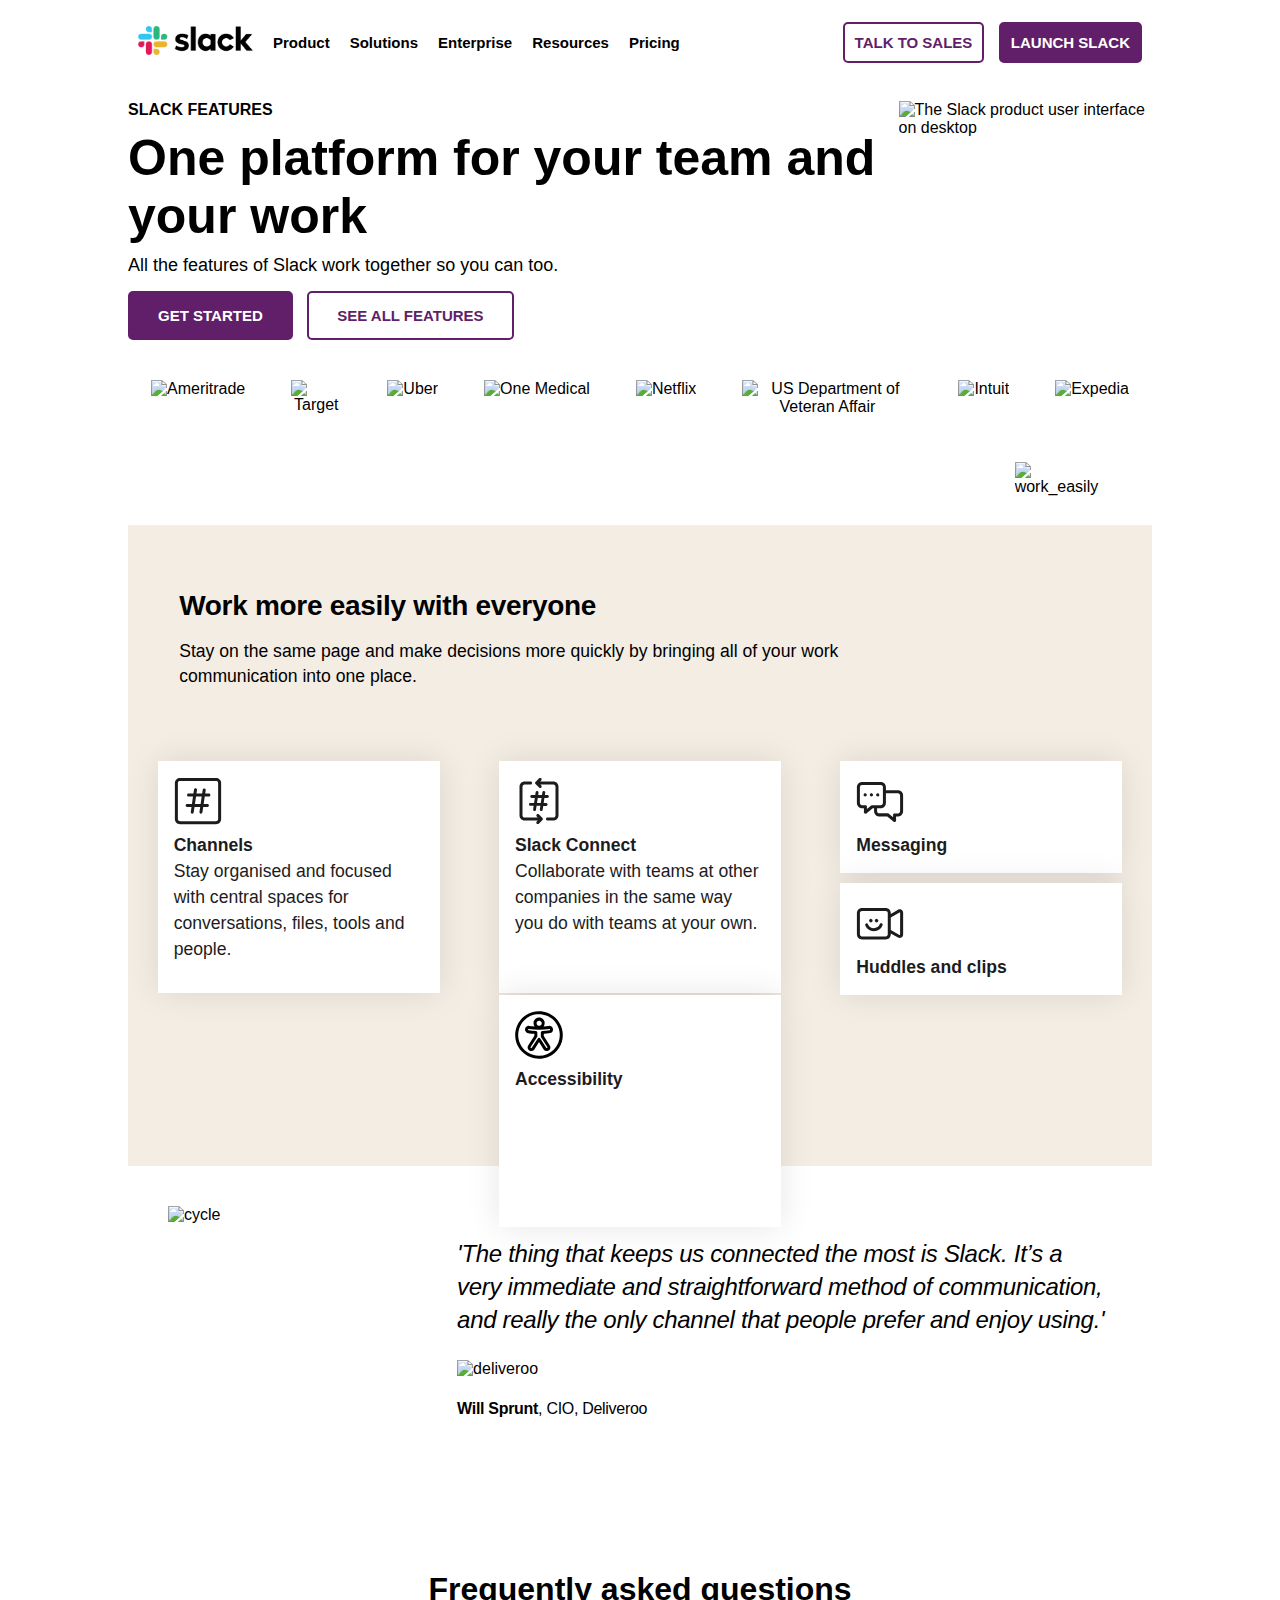
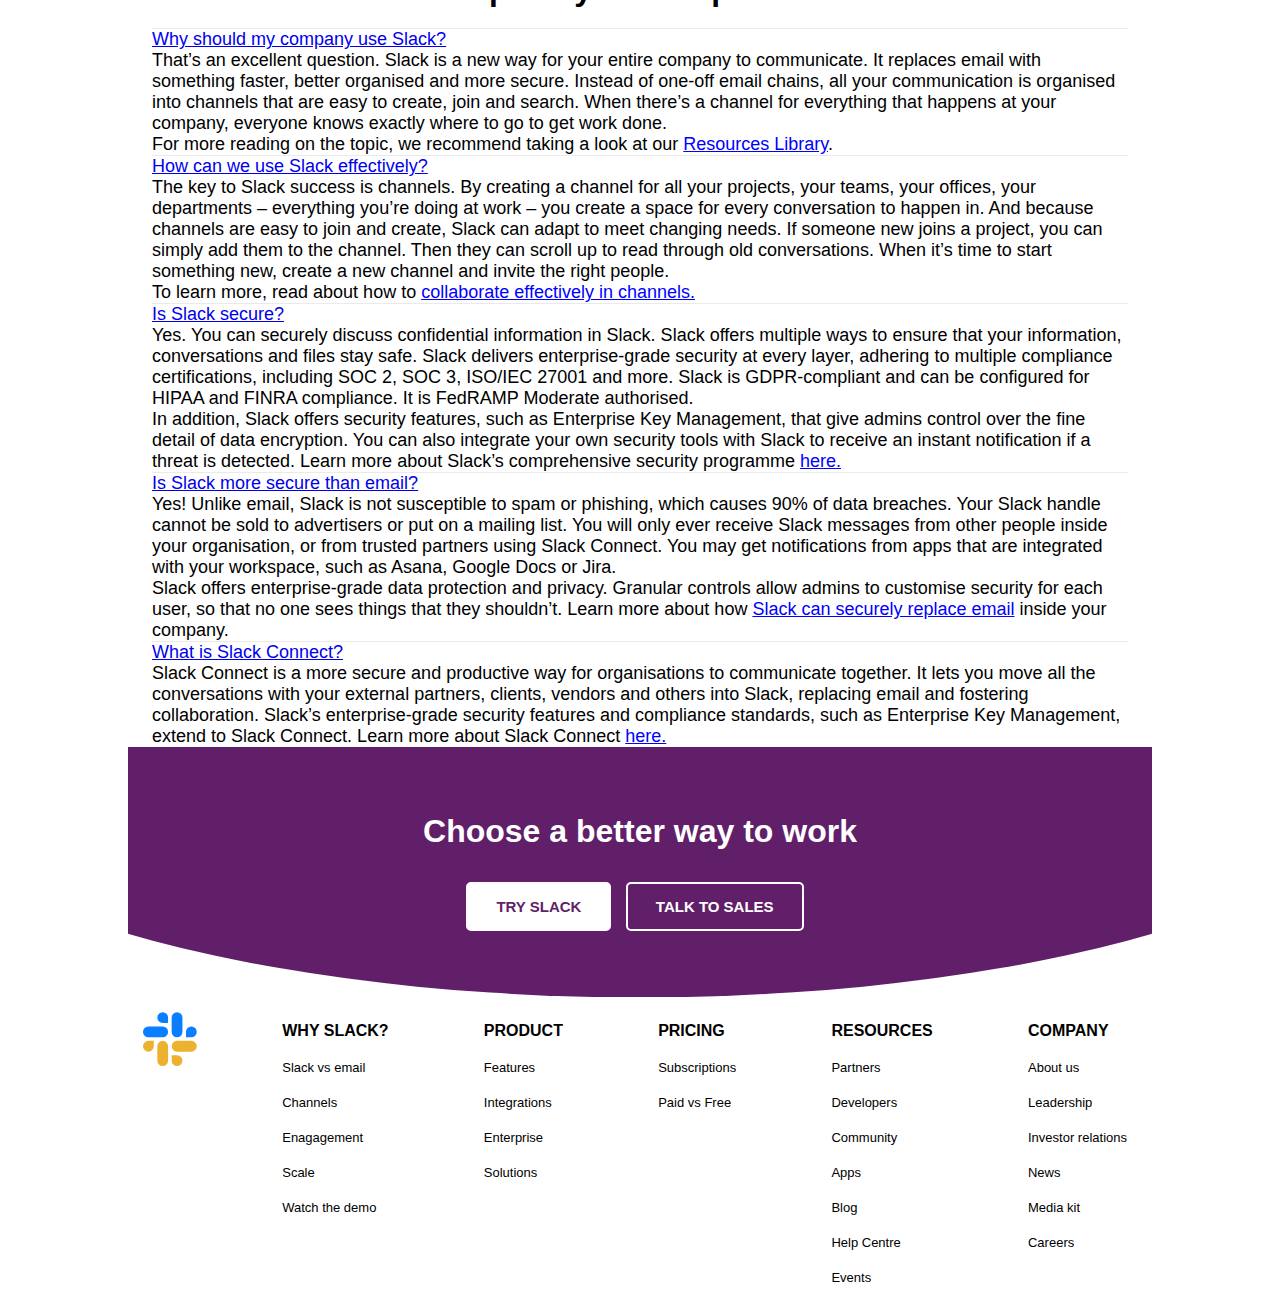
==== index.html @ 1b2e80a9 "renamed" ====
<!DOCTYPE html>
<head>
    <meta name="viewport" content="width=device-width,initial-scale=1.0">
    <title>Features | Slack</title>
    <script type="module" src="https://unpkg.com/ionicons@5.5.2/dist/ionicons/ionicons.esm.js"></script>
<script nomodule src="https://unpkg.com/ionicons@5.5.2/dist/ionicons/ionicons.js"></script>
    <link rel="stylesheet" href="style.css">
    <link id="favicon" rel="shortcut icon" href="https://a.slack-edge.com/5f35cf0/img/icons/favicon-32-ua.png" sizes="16x16 32x32 48x48" type="image/png">
</head>
<body>
    <div class="content">
    <nav class="navbar">
        
        <ul class="list">
            <li><img src="/assets/logo.png" alt="logo">
            <li><a href="#">Product</a></li>
            <li><a href="#">Solutions</a></li>
            <li><a href="#">Enterprise</a></li>
            <li><a href="#">Resources</a></li>
            <li><a href="#">Pricing</a></li>
        </ul>
        <div class="right_nav">
            <button class="talk_to_sales">TALK TO SALES</button>
            <button class="launch_slack">LAUNCH SLACK</button>
        </div>
    </nav>
    <div class="header">
        <div>
        <h4 class="secondary-headline" style="padding-bottom: 10px
        ;">SLACK FEATURES</h4>
        <h1 class="headline">One platform for your team and your work</h1>
        <p class="c-type-paragraph-hero" style="font-size: 18px;font-weight: 500;color: black;padding-bottom: 15px;">All the features of Slack work together so you can too.</p>
        <div class="btn">
            <button class="get_started">GET STARTED</button>
            <button class="see_all_features">SEE ALL FEATURES</button>
        </div>
        </div>
        <div class="interface"><img height="435" width="677" src="/assets/main image.jpg" srcset="https://a.slack-edge.com/19c2c/marketing/img/features/hero/v3/hero-full-ui.IN.jpg 1x, https://a.slack-edge.com/19c2c/marketing/img/features/hero/v3/hero-full-ui.IN@2x.jpg 2x" alt="The Slack product user interface on desktop" ></div>
    </div>
    
    
    <div class="item">
        <img src="/assets/logo2.jpg" srcset="https://a.slack-edge.com/e2fa17/marketing/img/logos/company/_color/ameritrade-logo.png 1x, https://a.slack-edge.com/80588/marketing/img/logos/company/_color/ameritrade-logo@2x.png 2x" alt="Ameritrade" height="35">
        <img style="max-width:50px" src="https://a.slack-edge.com/80588/marketing/img/logos/company/_color/target-logo.png" srcset="https://a.slack-edge.com/80588/marketing/img/logos/company/_color/target-logo.png 1x, https://a.slack-edge.com/80588/marketing/img/logos/company/_color/target-logo@2x.png 2x" alt="Target" height="35">
        <img src="https://a.slack-edge.com/ce67d/marketing/img/logos/company/_color/uber.png" srcset="https://a.slack-edge.com/ce67d/marketing/img/logos/company/_color/uber.png 1x, https://a.slack-edge.com/e2fa17/marketing/img/logos/company/_color/uber@2x.png 2x" alt="Uber" height="35">
        <img src="https://a.slack-edge.com/65573/marketing/img/logos/company/_color/logo-onemedical.png" srcset="https://a.slack-edge.com/65573/marketing/img/logos/company/_color/logo-onemedical.png 1x, https://a.slack-edge.com/65573/marketing/img/logos/company/_color/logo-onemedical@2x.png 2x" alt="One Medical" height="35">
        <img src="https://a.slack-edge.com/e4ac014/marketing/img/about/logos/logo-netflix.png" srcset="https://a.slack-edge.com/e4ac014/marketing/img/about/logos/logo-netflix.png 1x, https://a.slack-edge.com/e4ac014/marketing/img/about/logos/logo-netflix@2x.png 2x" alt="Netflix" height="35">
        <img src="https://a.slack-edge.com/a92aa/marketing/img/logos/company/_color/us-department-of-veteran-affairs.png" srcset="https://a.slack-edge.com/a92aa/marketing/img/logos/company/_color/us-department-of-veteran-affairs.png 1x, https://a.slack-edge.com/e2fa17/marketing/img/logos/company/_color/us-department-of-veteran-affairs@2x.png 2x" alt="US Department of Veteran Affair" height="35">
        <img src="https://a.slack-edge.com/e2fa17/marketing/img/logos/company/_color/intuit.png" srcset="https://a.slack-edge.com/e2fa17/marketing/img/logos/company/_color/intuit.png 1x, https://a.slack-edge.com/e2fa17/marketing/img/logos/company/_color/intuit@2x.png 2x" alt="Intuit" height="35">
        <img src="https://a.slack-edge.com/e4ac014/marketing/img/about/logos/logo-expedia.png" srcset="https://a.slack-edge.com/e4ac014/marketing/img/about/logos/logo-expedia.png 1x, https://a.slack-edge.com/e4ac014/marketing/img/about/logos/logo-expedia@2x.png 2x" alt="Expedia" height="35">
    </div>
    
    <div class="work_easily">
        <div class="headingandimg">
            <div class="features">
                <h2>Work more easily with everyone</h2>
                <p>Stay on the same page and make decisions more quickly by bringing all of your work communication into one place.</p>
            </div>
            <img  class="jigsaw" src="https://a.slack-edge.com/d9cde/marketing/img/features/inline/img-work-easily.png" alt="work_easily">
        </div>
        <div class="grid">
            <div class="one">
                <svg class="one_icon" width="48" height="48" viewBox="0 0 32 32" fill="none" xmlns=""><path d="M28.0001 0.600107H4.00014C3.55259 0.599055 3.10922 0.686165 2.69534 0.856462C2.28146 1.02676 1.90517 1.27691 1.58797 1.59263C1.27076 1.90835 1.01885 2.28345 0.846613 2.69653C0.674375 3.10961 0.585185 3.55256 0.584135 4.00011V28.0001C0.57989 28.4506 0.665231 28.8975 0.835198 29.3148C1.00517 29.732 1.25637 30.1114 1.57421 30.4307C1.89205 30.75 2.27019 31.003 2.68665 31.1749C3.10311 31.3468 3.54959 31.4342 4.00014 31.4321H28.0001C28.4507 31.4342 28.8972 31.3468 29.3136 31.1749C29.7301 31.003 30.1082 30.75 30.4261 30.4307C30.7439 30.1114 30.9951 29.732 31.1651 29.3148C31.335 28.8975 31.4204 28.4506 31.4161 28.0001V4.00011C31.4151 3.55256 31.3259 3.10961 31.1537 2.69653C30.9814 2.28345 30.7295 1.90835 30.4123 1.59263C30.0951 1.27691 29.7188 1.02676 29.3049 0.856462C28.891 0.686165 28.4477 0.599055 28.0001 0.600107ZM29.4161 28.0001C29.4204 28.188 29.3869 28.3748 29.3174 28.5494C29.248 28.7241 29.1441 28.8829 29.012 29.0166C28.8799 29.1502 28.7222 29.2559 28.5483 29.3273C28.3745 29.3986 28.188 29.4343 28.0001 29.4321H4.00014C3.81222 29.4343 3.62578 29.3986 3.45194 29.3273C3.2781 29.2559 3.12041 29.1502 2.98827 29.0166C2.85613 28.8829 2.75225 28.7241 2.68282 28.5494C2.61339 28.3748 2.57983 28.188 2.58414 28.0001V4.00011C2.58412 3.8149 2.62086 3.63154 2.69221 3.46063C2.76357 3.28972 2.86812 3.13467 2.99983 3.00446C3.13153 2.87424 3.28776 2.77146 3.45946 2.70205C3.63117 2.63264 3.81494 2.59799 4.00014 2.60011H28.0001C28.1853 2.59799 28.3691 2.63264 28.5408 2.70205C28.7125 2.77146 28.8687 2.87424 29.0004 3.00446C29.1321 3.13467 29.2367 3.28972 29.3081 3.46063C29.3794 3.63154 29.4161 3.8149 29.4161 4.00011V28.0001Z" fill="#1D1C1D"></path><path d="M23.256 11.064H20.8L21.144 8.74395C21.1629 8.61368 21.1559 8.48096 21.1236 8.35337C21.0912 8.22578 21.034 8.10581 20.9552 8.00032C20.7962 7.78728 20.5591 7.64614 20.296 7.60795C20.0329 7.56976 19.7654 7.63765 19.5523 7.79668C19.3393 7.95571 19.1981 8.19286 19.16 8.45595L18.776 11.064H14.984L15.32 8.74395C15.3471 8.61065 15.3467 8.47323 15.3189 8.34008C15.291 8.20693 15.2363 8.08086 15.1581 7.96958C15.0799 7.8583 14.9798 7.76415 14.8639 7.69289C14.748 7.62162 14.6188 7.57475 14.4842 7.55513C14.3496 7.53551 14.2124 7.54356 14.0811 7.57879C13.9497 7.61401 13.8269 7.67567 13.7201 7.76C13.6134 7.84432 13.525 7.94953 13.4603 8.06919C13.3956 8.18886 13.356 8.32046 13.344 8.45595L12.96 11.064H9.69595C9.43074 11.064 9.17638 11.1693 8.98885 11.3568C8.80131 11.5444 8.69595 11.7987 8.69595 12.064C8.69595 12.3292 8.80131 12.5835 8.98885 12.7711C9.17638 12.9586 9.43074 13.064 9.69595 13.064H12.672L11.952 17.992H8.75195C8.48674 17.992 8.23238 18.0973 8.04485 18.2848C7.85731 18.4724 7.75195 18.7267 7.75195 18.992C7.75195 19.2572 7.85731 19.5115 8.04485 19.6991C8.23238 19.8866 8.48674 19.992 8.75195 19.992H11.664L11.2 23.288C11.1601 23.5441 11.2212 23.8057 11.3704 24.0176C11.5197 24.2295 11.7454 24.3752 12 24.424H12.152C12.3913 24.4226 12.6222 24.3355 12.8027 24.1784C12.9833 24.0214 13.1015 23.8048 13.136 23.568L13.68 20H17.456L16.976 23.296C16.937 23.5579 17.0035 23.8247 17.161 24.0377C17.3185 24.2507 17.554 24.3925 17.816 24.432H17.968C18.2073 24.4306 18.4382 24.3435 18.6187 24.1864C18.7993 24.0294 18.9175 23.8128 18.952 23.576L19.48 20H22.304C22.5692 20 22.8235 19.8946 23.0111 19.7071C23.1986 19.5195 23.304 19.2652 23.304 19C23.304 18.7347 23.1986 18.4804 23.0111 18.2928C22.8235 18.1053 22.5692 18 22.304 18H19.768L20.496 13.072H23.256C23.5212 13.072 23.7755 12.9666 23.9631 12.7791C24.1506 12.5915 24.256 12.3372 24.256 12.072C24.256 11.8067 24.1506 11.5524 23.9631 11.3648C23.7755 11.1773 23.5212 11.072 23.256 11.072V11.064ZM17.752 17.992H13.968L14.688 13.064H18.472L17.752 17.992Z" fill="#1D1C1D"></path></svg>
                <p><b>Channels</b></p>
                <p>Stay organised and focused with central spaces for conversations, files, tools and people.</p>
            </div>

            <div class="two">
                <svg class="two_icon" width="48" height="48" viewBox="0 0 32 32" fill="none" xmlns="http://www.w3.org/2000/svg"><path d="M25.5998 3.064H16.7438L17.5038 2.264C17.6736 2.07301 17.7638 1.82426 17.756 1.56884C17.7481 1.31341 17.6428 1.07069 17.4615 0.890503C17.2803 0.710316 17.037 0.606341 16.7816 0.599925C16.5261 0.593509 16.2779 0.685139 16.0878 0.856001L13.6878 3.256C13.5947 3.34889 13.5208 3.45924 13.4704 3.58073C13.42 3.70222 13.394 3.83247 13.394 3.964C13.394 4.09554 13.42 4.22578 13.4704 4.34727C13.5208 4.46876 13.5947 4.57911 13.6878 4.672L16.0878 7.072C16.181 7.16601 16.2919 7.24057 16.4142 7.29139C16.5364 7.3422 16.6675 7.36824 16.7998 7.368C16.9311 7.36898 17.0612 7.34325 17.1823 7.29236C17.3033 7.24148 17.4127 7.1665 17.5038 7.072C17.5967 6.97979 17.6704 6.87012 17.7207 6.74929C17.771 6.62847 17.7969 6.49888 17.7969 6.368C17.7969 6.23712 17.771 6.10754 17.7207 5.98671C17.6704 5.86589 17.5967 5.75621 17.5038 5.664L16.8718 5.032H25.5998C25.9705 5.0341 26.3254 5.18228 26.5875 5.44437C26.8496 5.70647 26.9977 6.06135 26.9998 6.432V25.6C26.9977 25.9707 26.8496 26.3255 26.5875 26.5876C26.3254 26.8497 25.9705 26.9979 25.5998 27H21.5998C21.3346 27 21.0803 27.1054 20.8927 27.2929C20.7052 27.4804 20.5998 27.7348 20.5998 28C20.5998 28.2652 20.7052 28.5196 20.8927 28.7071C21.0803 28.8946 21.3346 29 21.5998 29H25.5998C26.5009 28.9979 27.3645 28.639 28.0017 28.0018C28.6388 27.3647 28.9977 26.5011 28.9998 25.6V6.464C28.9977 5.56291 28.6388 4.69934 28.0017 4.06217C27.3645 3.42501 26.5009 3.06611 25.5998 3.064Z" fill="#1D1C1D"></path><path d="M15.888 24.896C15.698 24.7251 15.4497 24.6335 15.1943 24.6399C14.9388 24.6463 14.6955 24.7503 14.5143 24.9305C14.3331 25.1107 14.2277 25.3534 14.2199 25.6088C14.212 25.8642 14.3022 26.113 14.472 26.304L15.168 27H6.4C6.02934 26.9979 5.67447 26.8497 5.41237 26.5876C5.15027 26.3255 5.0021 25.9706 5 25.6V6.46397C5.0021 6.09331 5.15027 5.73843 5.41237 5.47634C5.67447 5.21424 6.02934 5.06607 6.4 5.06397H10.4C10.6652 5.06397 10.9196 4.95861 11.1071 4.77107C11.2946 4.58354 11.4 4.32918 11.4 4.06396C11.4 3.79875 11.2946 3.54439 11.1071 3.35686C10.9196 3.16932 10.6652 3.06396 10.4 3.06396H6.4C5.49891 3.06608 4.63534 3.42497 3.99817 4.06214C3.361 4.6993 3.00211 5.56288 3 6.46397V25.6C3.00211 26.5011 3.361 27.3646 3.99817 28.0018C4.63534 28.639 5.49891 28.9979 6.4 29H15.2L14.504 29.696C14.3658 29.8353 14.2717 30.0122 14.2334 30.2046C14.195 30.3971 14.2142 30.5965 14.2883 30.7782C14.3625 30.9598 14.4885 31.1157 14.6506 31.2262C14.8127 31.3368 15.0038 31.3972 15.2 31.4C15.3313 31.4009 15.4614 31.3752 15.5824 31.3243C15.7035 31.2734 15.8129 31.1985 15.904 31.104L18.304 28.704C18.3971 28.6111 18.471 28.5007 18.5214 28.3792C18.5718 28.2577 18.5978 28.1275 18.5978 27.996C18.5978 27.8644 18.5718 27.7342 18.5214 27.6127C18.471 27.4912 18.3971 27.3809 18.304 27.288L15.888 24.896Z" fill="#1D1C1D"></path><path d="M14.8561 9.35189C14.6066 9.31927 14.3541 9.38427 14.1514 9.53334C13.9487 9.6824 13.8113 9.904 13.7681 10.1519L13.5041 11.9999H11.1521C10.8975 11.9999 10.6533 12.101 10.4733 12.2811C10.2932 12.4611 10.1921 12.7053 10.1921 12.9599C10.1921 13.2145 10.2932 13.4587 10.4733 13.6387C10.6533 13.8187 10.8975 13.9199 11.1521 13.9199H13.2241L12.7201 17.3279H10.4001C10.2672 17.3157 10.1332 17.3314 10.0067 17.3739C9.88022 17.4164 9.76398 17.4848 9.66541 17.5748C9.56684 17.6647 9.4881 17.7743 9.43423 17.8964C9.38036 18.0185 9.35254 18.1504 9.35254 18.2839C9.35254 18.4173 9.38036 18.5493 9.43423 18.6714C9.4881 18.7935 9.56684 18.903 9.66541 18.993C9.76398 19.0829 9.88022 19.1514 10.0067 19.1939C10.1332 19.2364 10.2672 19.2521 10.4001 19.2399H12.4161L12.1041 21.5999C12.0694 21.8497 12.1336 22.1032 12.283 22.3064C12.4324 22.5096 12.6553 22.6465 12.9041 22.6879H13.0481C13.2745 22.6873 13.4934 22.6067 13.6662 22.4603C13.8389 22.3139 13.9543 22.1111 13.9921 21.8879L14.4001 19.2399H16.9281L16.5601 21.5999C16.5254 21.8497 16.5896 22.1032 16.739 22.3064C16.8884 22.5096 17.1113 22.6465 17.3601 22.6879H17.5041C17.7305 22.6873 17.9494 22.6067 18.1222 22.4603C18.2949 22.3139 18.4103 22.1111 18.4481 21.8879L18.8321 19.2879H20.8401C21.0785 19.2661 21.3002 19.1559 21.4616 18.979C21.6231 18.8021 21.7125 18.5713 21.7125 18.3319C21.7125 18.0924 21.6231 17.8616 21.4616 17.6848C21.3002 17.5079 21.0785 17.3977 20.8401 17.3759H19.1201L19.6161 13.9679H21.6001C21.8611 13.9679 22.1113 13.8642 22.2959 13.6797C22.4804 13.4951 22.5841 13.2449 22.5841 12.9839C22.5841 12.7229 22.4804 12.4726 22.2959 12.2881C22.1113 12.1036 21.8611 11.9999 21.6001 11.9999H19.9201L20.1521 10.4399C20.1868 10.1901 20.1226 9.93655 19.9732 9.73334C19.8237 9.53013 19.6009 9.39327 19.3521 9.35189C19.1032 9.31735 18.8507 9.38179 18.6487 9.53136C18.4468 9.68094 18.3116 9.90372 18.2721 10.1519L17.9601 11.9999H15.4401L15.6641 10.4399C15.7007 10.1885 15.6363 9.9329 15.4848 9.72897C15.3334 9.52504 15.1073 9.38945 14.8561 9.35189V9.35189ZM17.6801 13.9199L17.1841 17.3279H14.6561L15.2001 13.9199H17.6801Z" fill="#1D1C1D"></path></svg>
                <p><b>Slack Connect</b></p>
                <p>Collaborate with teams at other companies in the same way you do with teams at your own.</p>

            </div>
            <div class="three">
                <div class="mess">
                    <svg class="three_icon" width="48" height="48" viewBox="0 0 32 32" fill="none" xmlns="http://www.w3.org/2000/svg"><path d="M28.0001 8.86394H19.9441V6.73594C19.9441 5.8342 19.5859 4.9694 18.9483 4.33177C18.3106 3.69415 17.4458 3.33594 16.5441 3.33594H4.0001C3.09901 3.33805 2.23543 3.69694 1.59827 4.33411C0.961102 4.97127 0.60221 5.83485 0.600098 6.73594V17.3519C0.600098 18.2537 0.958311 19.1185 1.59593 19.7561C2.23356 20.3937 3.09836 20.7519 4.0001 20.7519H5.2801V23.5039C5.27986 23.6949 5.33387 23.882 5.43584 24.0435C5.53782 24.2049 5.68356 24.3341 5.8561 24.4159C6.0308 24.4926 6.22322 24.5197 6.41229 24.4943C6.60136 24.4689 6.77981 24.392 6.9281 24.2719L11.1361 20.7519H12.0561V22.8719C12.0561 23.7758 12.4152 24.6426 13.0543 25.2818C13.6934 25.9209 14.5602 26.2799 15.4641 26.2799H20.8641L25.0721 29.8079C25.2549 29.9577 25.4838 30.0397 25.7201 30.0399C25.8668 30.0397 26.0116 30.0069 26.1441 29.9439C26.3154 29.8627 26.4603 29.7348 26.5622 29.5748C26.6641 29.4149 26.7188 29.2295 26.7201 29.0399V26.2799H28.0001C28.9018 26.2799 29.7666 25.9217 30.4043 25.2841C31.0419 24.6465 31.4001 23.7817 31.4001 22.8799V12.2639C31.398 11.3629 31.0391 10.4993 30.4019 9.86211C29.7648 9.22494 28.9012 8.86605 28.0001 8.86394V8.86394ZM10.7681 18.7519C10.5349 18.7559 10.3097 18.8375 10.1281 18.9839L7.2801 21.3839V19.7839C7.2801 19.5187 7.17474 19.2644 6.9872 19.0768C6.79967 18.8893 6.54531 18.7839 6.2801 18.7839H4.0001C3.62879 18.7839 3.2727 18.6364 3.01015 18.3739C2.7476 18.1113 2.6001 17.7552 2.6001 17.3839V6.73594C2.6022 6.36528 2.75037 6.01041 3.01247 5.74831C3.27457 5.48621 3.62944 5.33804 4.0001 5.33594H16.5441C16.9154 5.33594 17.2715 5.48344 17.534 5.74599C17.7966 6.00854 17.9441 6.36463 17.9441 6.73594V17.3439C17.9441 17.5288 17.9077 17.7119 17.8369 17.8828C17.7662 18.0536 17.6624 18.2088 17.5317 18.3395C17.401 18.4703 17.2457 18.574 17.0749 18.6448C16.9041 18.7155 16.721 18.7519 16.5361 18.7519H10.7681ZM29.4001 22.8799C29.4001 23.2512 29.2526 23.6073 28.99 23.8699C28.7275 24.1324 28.3714 24.2799 28.0001 24.2799H25.7201C25.4549 24.2799 25.2005 24.3853 25.013 24.5728C24.8255 24.7604 24.7201 25.0147 24.7201 25.2799V26.8799L21.8721 24.4799C21.6939 24.3266 21.4671 24.2416 21.2321 24.2399H15.4641C15.0907 24.2399 14.7325 24.0916 14.4685 23.8275C14.2044 23.5635 14.0561 23.2054 14.0561 22.8319V20.7519H16.5441C17.4458 20.7519 18.3106 20.3937 18.9483 19.7561C19.5859 19.1185 19.9441 18.2537 19.9441 17.3519V10.8719H28.0001C28.3708 10.874 28.7256 11.0222 28.9877 11.2843C29.2498 11.5464 29.398 11.9013 29.4001 12.2719V22.8799Z" fill="#1D1C1D"></path><path d="M6.11202 10.8479C5.90267 10.8526 5.69937 10.919 5.52758 11.0388C5.35579 11.1585 5.22316 11.3263 5.14629 11.5211C5.06943 11.7159 5.05175 11.929 5.09548 12.1338C5.1392 12.3386 5.24238 12.5259 5.3921 12.6723C5.54181 12.8187 5.7314 12.9177 5.93712 12.9569C6.14283 12.996 6.35552 12.9736 6.54855 12.8924C6.74157 12.8112 6.90635 12.6749 7.02224 12.5005C7.13813 12.326 7.19997 12.1213 7.20002 11.9119C7.20116 11.7698 7.17362 11.629 7.11904 11.4978C7.06446 11.3666 6.98397 11.2478 6.88239 11.1484C6.7808 11.0491 6.66022 10.9713 6.52784 10.9196C6.39547 10.868 6.25404 10.8436 6.11202 10.8479V10.8479Z" fill="#1D1C1D"></path><path d="M10.296 10.8479C10.0859 10.8495 9.88098 10.9133 9.70706 11.0311C9.53314 11.149 9.39801 11.3157 9.31871 11.5103C9.2394 11.7048 9.21947 11.9185 9.26142 12.1244C9.30337 12.3302 9.40534 12.5191 9.55445 12.6671C9.70357 12.8151 9.89317 12.9156 10.0993 12.956C10.3055 12.9964 10.519 12.9749 10.713 12.8942C10.9069 12.8134 11.0727 12.677 11.1892 12.5022C11.3058 12.3274 11.368 12.122 11.368 11.9119C11.368 11.7715 11.3402 11.6325 11.2862 11.5029C11.2323 11.3733 11.1532 11.2556 11.0535 11.1567C10.9539 11.0578 10.8356 10.9796 10.7056 10.9266C10.5756 10.8736 10.4364 10.8469 10.296 10.8479V10.8479Z" fill="#1D1C1D"></path><path d="M14.4881 12.9759C14.6985 12.9759 14.9043 12.9135 15.0792 12.7966C15.2542 12.6797 15.3906 12.5135 15.4711 12.3191C15.5516 12.1247 15.5727 11.9107 15.5317 11.7043C15.4906 11.4979 15.3893 11.3083 15.2405 11.1595C15.0917 11.0107 14.9021 10.9094 14.6957 10.8683C14.4893 10.8273 14.2753 10.8484 14.0809 10.9289C13.8865 11.0094 13.7203 11.1458 13.6034 11.3208C13.4865 11.4957 13.4241 11.7015 13.4241 11.9119C13.423 12.0519 13.4498 12.1908 13.5029 12.3203C13.556 12.4499 13.6344 12.5676 13.7334 12.6666C13.8324 12.7656 13.9501 12.844 14.0797 12.8971C14.2092 12.9502 14.3481 12.977 14.4881 12.9759Z" fill="#1D1C1D"></path></svg>
                    <p><b>Messaging</b></p>
                </div>
                <div class="clips">
                    <svg class="five_icon" width="48" height="48" viewBox="0 0 32 32" fill="none" xmlns="http://www.w3.org/2000/svg"><path d="M30.2561 7.19994C29.9124 7.00426 29.5236 6.90136 29.1281 6.90136C28.7326 6.90136 28.3438 7.00426 28.0001 7.19994L23.2001 9.99994V9.39194C23.2001 8.49021 22.8419 7.6254 22.2043 6.98778C21.5666 6.35016 20.7018 5.99194 19.8001 5.99194H4.0001C3.09836 5.99194 2.23356 6.35016 1.59593 6.98778C0.958311 7.6254 0.600098 8.49021 0.600098 9.39194V23.5599C0.600098 24.0064 0.688041 24.4486 0.858907 24.8611C1.02977 25.2736 1.28022 25.6484 1.59593 25.9641C1.91165 26.2798 2.28647 26.5303 2.69897 26.7011C3.11148 26.872 3.5536 26.9599 4.0001 26.9599H19.7841C20.2319 26.9621 20.6758 26.8757 21.0901 26.7057C21.5045 26.5358 21.8812 26.2857 22.1986 25.9698C22.516 25.6539 22.7679 25.2783 22.9398 24.8648C23.1116 24.4512 23.2001 24.0078 23.2001 23.5599V22.9519L28.0001 25.7199C28.3479 25.9206 28.7426 26.0255 29.1441 26.0239C29.5432 26.0264 29.9356 25.9214 30.2801 25.7199C30.6293 25.5221 30.9194 25.2347 31.1205 24.8874C31.3216 24.54 31.4264 24.1453 31.4241 23.7439V9.20794C31.4298 8.79878 31.3242 8.39577 31.1184 8.04206C30.9127 7.68834 30.6146 7.39725 30.2561 7.19994V7.19994ZM21.1841 11.1199V23.5599C21.1841 23.9312 21.0366 24.2873 20.774 24.5499C20.5115 24.8124 20.1554 24.9599 19.7841 24.9599H4.0001C3.62879 24.9599 3.2727 24.8124 3.01015 24.5499C2.7476 24.2873 2.6001 23.9312 2.6001 23.5599V9.39194C2.60221 9.02203 2.75064 8.66799 3.01297 8.40716C3.27529 8.14634 3.63018 7.99994 4.0001 7.99994H19.7841C20.1554 7.99994 20.5115 8.14744 20.774 8.40999C21.0366 8.67254 21.1841 9.02864 21.1841 9.39994V11.1199ZM29.4001 23.7439C29.401 23.7934 29.388 23.8422 29.3625 23.8846C29.3371 23.927 29.3002 23.9615 29.2561 23.9839C29.2149 24.0121 29.1661 24.0272 29.1161 24.0272C29.0661 24.0272 29.0173 24.0121 28.9761 23.9839L23.2001 20.6399V12.3119L28.9921 8.96794C29.0333 8.93974 29.0821 8.92465 29.1321 8.92465C29.1821 8.92465 29.2309 8.93974 29.2721 8.96794C29.3162 8.99043 29.3531 9.02486 29.3785 9.06729C29.404 9.10973 29.417 9.15846 29.4161 9.20794L29.4001 23.7439Z" fill="#1D1C1D"></path><path d="M17.0721 16.168C16.828 16.083 16.5603 16.0975 16.3268 16.2082C16.0932 16.319 15.9127 16.5172 15.8241 16.76C15.5304 17.5588 14.9997 18.2487 14.303 18.7375C13.6064 19.2263 12.777 19.4905 11.926 19.4949C11.075 19.4992 10.2429 19.2435 9.54129 18.7618C8.83966 18.2802 8.30193 17.5957 8.00009 16.8C7.89828 16.5754 7.71585 16.3972 7.48892 16.3007C7.26198 16.2042 7.00709 16.1965 6.7747 16.279C6.54231 16.3615 6.34936 16.5282 6.23406 16.7462C6.11876 16.9642 6.08951 17.2175 6.15209 17.456C6.57877 18.6461 7.36265 19.6754 8.39653 20.403C9.43041 21.1307 10.6638 21.5212 11.9281 21.5212C13.1924 21.5212 14.4258 21.1307 15.4597 20.403C16.4935 19.6754 17.2774 18.6461 17.7041 17.456C17.7528 17.3303 17.7749 17.1959 17.769 17.0613C17.7632 16.9266 17.7295 16.7946 17.6702 16.6736C17.6108 16.5526 17.527 16.4452 17.4241 16.3582C17.3211 16.2712 17.2013 16.2064 17.0721 16.168V16.168Z" fill="#1D1C1D"></path><path d="M9.89603 15.592C10.1283 15.5935 10.3558 15.5263 10.5498 15.3987C10.7439 15.2712 10.8959 15.089 10.9866 14.8752C11.0773 14.6614 11.1026 14.4255 11.0594 14.1973C11.0162 13.9691 10.9064 13.7588 10.7439 13.5929C10.5813 13.427 10.3733 13.313 10.1461 13.2652C9.91879 13.2174 9.68245 13.2379 9.46684 13.3242C9.25124 13.4105 9.06601 13.5588 8.93453 13.7502C8.80305 13.9417 8.73119 14.1677 8.72803 14.4C8.72484 14.5554 8.75269 14.7098 8.80995 14.8543C8.86722 14.9988 8.95275 15.1304 9.06153 15.2414C9.17031 15.3524 9.30015 15.4406 9.44344 15.5008C9.58674 15.561 9.74061 15.592 9.89603 15.592V15.592Z" fill="#1D1C1D"></path><path d="M13.7039 15.592C13.9361 15.5935 14.1636 15.5263 14.3577 15.3987C14.5518 15.2712 14.7037 15.089 14.7944 14.8752C14.8851 14.6614 14.9105 14.4255 14.8673 14.1973C14.8241 13.9691 14.7143 13.7588 14.5518 13.5929C14.3892 13.427 14.1812 13.313 13.9539 13.2652C13.7267 13.2174 13.4903 13.2379 13.2747 13.3242C13.0591 13.4105 12.8739 13.5588 12.7424 13.7502C12.6109 13.9417 12.5391 14.1677 12.5359 14.4C12.5327 14.5554 12.5605 14.7098 12.6178 14.8543C12.6751 14.9988 12.7606 15.1304 12.8694 15.2414C12.9782 15.3524 13.108 15.4406 13.2513 15.5008C13.3946 15.561 13.5485 15.592 13.7039 15.592V15.592Z" fill="#1D1C1D"></path></svg>
                    <p><b>Huddles and clips</b></p>
                </div>
            </div>
            <div class="four">
                <svg class="four_icon" width="48" height="48" viewBox="0 0 48 48" fill="none" xmlns="http://www.w3.org/2000/svg"><path d="M24 0.180054C19.2889 0.180054 14.6835 1.57707 10.7663 4.19445C6.84914 6.81182 3.79607 10.532 1.99319 14.8845C0.190314 19.2371 -0.281402 24.0265 0.637698 28.6471C1.5568 33.2677 3.82543 37.512 7.15672 40.8433C10.488 44.1746 14.7323 46.4433 19.353 47.3624C23.9736 48.2815 28.763 47.8097 33.1155 46.0069C37.4681 44.204 41.1882 41.1509 43.8056 37.2337C46.423 33.3166 47.82 28.7112 47.82 24.0001C47.8137 17.6845 45.302 11.6295 40.8363 7.16379C36.3705 2.69805 30.3155 0.186407 24 0.180054V0.180054ZM24 44.8201C19.8822 44.8201 15.8569 43.599 12.433 41.3113C9.0092 39.0235 6.34065 35.7719 4.76483 31.9675C3.18902 28.1632 2.77671 23.977 3.58005 19.9383C4.3834 15.8996 6.36631 12.1898 9.27804 9.27809C12.1898 6.36636 15.8995 4.38345 19.9382 3.5801C23.9769 2.77676 28.1631 3.18907 31.9675 4.76488C35.7718 6.3407 39.0235 9.00925 41.3112 12.4331C43.5989 15.8569 44.82 19.8822 44.82 24.0001C44.8137 29.5199 42.6181 34.8119 38.715 38.715C34.8118 42.6181 29.5199 44.8137 24 44.8201V44.8201Z" fill="black"></path><path d="M33.876 14.9281C32.124 15.2041 30.372 15.3961 28.608 15.5281C29.2919 14.5905 29.6616 13.4606 29.664 12.3001C29.6989 11.5479 29.581 10.7965 29.3172 10.0912C29.0534 9.38598 28.6494 8.74155 28.1295 8.19691C27.6096 7.65228 26.9846 7.21875 26.2923 6.92255C25.6001 6.62635 24.8549 6.47363 24.102 6.47363C23.349 6.47363 22.6039 6.62635 21.9116 6.92255C21.2194 7.21875 20.5944 7.65228 20.0745 8.19691C19.5546 8.74155 19.1505 9.38598 18.8867 10.0912C18.623 10.7965 18.505 11.5479 18.54 12.3001C18.5423 13.4606 18.912 14.5905 19.596 15.5281C17.832 15.3961 16.068 15.2041 14.316 14.9281C13.595 14.7879 12.8484 14.8717 12.1764 15.1681C11.5044 15.4645 10.9391 15.9594 10.5564 16.5863C10.1737 17.2132 9.99197 17.9421 10.0355 18.6753C10.079 19.4085 10.3458 20.1108 10.8 20.688C11.0814 21.0806 11.4388 21.4125 11.8512 21.664C12.2635 21.9155 12.7222 22.0815 13.2 22.152C15.204 22.476 17.28 22.7041 19.392 22.8481V24.7081L13.2 34.4401C12.94 34.8458 12.7624 35.2989 12.6775 35.7733C12.5925 36.2477 12.6019 36.7341 12.7049 37.2049C12.9131 38.1557 13.4905 38.9849 14.31 39.51C15.1295 40.0352 16.1241 40.2132 17.0749 40.0051C17.5457 39.902 17.9915 39.7072 18.387 39.4318C18.7826 39.1564 19.12 38.8058 19.38 38.4L24 31.056L28.644 38.4C28.9018 38.809 29.2381 39.1628 29.6334 39.4411C30.0288 39.7194 30.4753 39.9165 30.9473 40.0213C31.4193 40.126 31.9073 40.1361 32.3832 40.0512C32.8592 39.9662 33.3135 39.7878 33.7201 39.5263C34.1267 39.2647 34.4775 38.9252 34.7521 38.5274C35.0267 38.1295 35.2198 37.6812 35.3202 37.2083C35.4207 36.7353 35.4264 36.2472 35.3371 35.7721C35.2478 35.297 35.0652 34.8442 34.8 34.4401L28.8 24.996V22.8001C30.912 22.6561 32.988 22.4281 34.992 22.1041C35.9468 21.9449 36.7992 21.413 37.3618 20.6254C37.9244 19.8377 38.1511 18.8588 37.992 17.9041C37.8328 16.9493 37.3009 16.0968 36.5133 15.5342C35.7256 14.9716 34.7468 14.7449 33.792 14.9041L33.876 14.9281ZM24.096 9.73205C24.6067 9.71773 25.1101 9.85607 25.5418 10.1294C25.9734 10.4027 26.3138 10.7986 26.5192 11.2664C26.7247 11.7342 26.7859 12.2527 26.6951 12.7554C26.6043 13.2582 26.3656 13.7225 26.0095 14.0889C25.6533 14.4553 25.196 14.7071 24.696 14.8122C24.196 14.9172 23.676 14.8707 23.2026 14.6787C22.7291 14.4866 22.3238 14.1577 22.0383 13.734C21.7528 13.3102 21.6002 12.811 21.6 12.3001C21.5997 11.6313 21.8604 10.9888 22.3265 10.5092C22.7926 10.0296 23.4275 9.7508 24.096 9.73205V9.73205ZM34.56 19.2001C32.1431 19.5792 29.7076 19.8276 27.264 19.9441C26.8788 19.9626 26.5155 20.1287 26.2496 20.4081C25.9836 20.6874 25.8355 21.0584 25.836 21.4441V25.4401C25.8379 25.7254 25.9211 26.0043 26.076 26.2441L32.292 36C32.3386 36.0733 32.3703 36.155 32.3852 36.2405C32.4002 36.326 32.3981 36.4137 32.3792 36.4984C32.3602 36.5831 32.3248 36.6632 32.2748 36.7342C32.2248 36.8052 32.1613 36.8656 32.088 36.912C31.9392 37.003 31.7609 37.0326 31.5907 36.9945C31.4205 36.9565 31.2718 36.8537 31.176 36.708L25.272 27.396C25.1435 27.1913 24.9671 27.0209 24.758 26.8997C24.549 26.7784 24.3135 26.7099 24.072 26.7C23.8186 26.7002 23.5694 26.764 23.3471 26.8856C23.1248 27.0072 22.9367 27.1828 22.8 27.396L16.8 36.756C16.759 36.8395 16.7008 36.9133 16.6293 36.9727C16.5577 37.0321 16.4744 37.0757 16.3849 37.1007C16.2953 37.1257 16.2015 37.1314 16.1096 37.1176C16.0176 37.1038 15.9296 37.0707 15.8514 37.0205C15.7731 36.9703 15.7063 36.9041 15.6554 36.8264C15.6045 36.7486 15.5706 36.6609 15.5559 36.5691C15.5412 36.4773 15.5461 36.3834 15.5703 36.2936C15.5944 36.2038 15.6372 36.1201 15.696 36.0481L22.092 25.956C22.2487 25.7172 22.3321 25.4377 22.332 25.152V21.4321C22.3324 21.0464 22.1843 20.6754 21.9184 20.3961C21.6525 20.1167 21.2892 19.9506 20.904 19.9321C18.4726 19.8189 16.049 19.5745 13.644 19.2001C13.5577 19.188 13.4749 19.1583 13.4006 19.1129C13.3263 19.0675 13.2621 19.0073 13.212 18.9361C13.1316 18.8318 13.0849 18.7056 13.078 18.5742C13.0711 18.4428 13.1044 18.3124 13.1734 18.2003C13.2425 18.0883 13.344 17.9999 13.4645 17.947C13.585 17.8941 13.7188 17.8791 13.848 17.9041C20.6373 18.9841 27.5547 18.9841 34.344 17.9041C34.5167 17.8791 34.6925 17.9211 34.8352 18.0215C34.978 18.1219 35.077 18.273 35.112 18.4441C35.1363 18.6171 35.0923 18.7928 34.9893 18.934C34.8862 19.0751 34.7322 19.1705 34.56 19.2001V19.2001Z" fill="black"></path></svg>
                <p><b>Accessibility</b></p>
            </div>
            
        </div>
    </div>


    <div class="cycle">
        
            <img src="https://a.slack-edge.com/7e114/marketing/img/engage-users/img-deliveroo.jpg" alt="cycle" class="cycle_image">
        
        <div class="quote">
            <p class="write_up">'The thing that keeps us connected the most is Slack. It’s a very immediate and straightforward method of communication, and really the only channel that people prefer and enjoy using.'</p>
            <img class="deliveroo" src="https://a.slack-edge.com/f854ec/marketing/img/logos/company/_color/deliveroo.png
            " alt="deliveroo">
            <p class="name"><b>Will Sprunt</b>, CIO, Deliveroo</p>
        </div>
    </div>
    
    <section>
        <div class="container">
            <h2 class="faq" style="font-size: 2rem;padding-bottom: 20px;">Frequently asked questions</h2>
            <div class="accordion" id="question1">
                <a href="#question1">
                    Why should my company use Slack?
                    <ion-icon name="chevron-down-outline"></ion-icon>
                    <ion-icon name="chevron-up-outline"></ion-icon>
                </a>
                <div class="answer">
                    That’s an excellent question. Slack is a new way for your entire company to communicate. It replaces email with something faster, better organised and more secure. Instead of one-off email chains, all your communication is organised into channels that are easy to create, join and search. When there’s a channel for everything that happens at your company, everyone knows exactly where to go to get work done.<br>
For more reading on the topic, we recommend taking a look at our <a href="https://slack.com/resources/why-use-slack" style="color: blue;">Resources Library</a>.
                </div>
            </div>
            <div class="accordion" id="question2">
                <a href="#question2">
                    How can we use Slack effectively?
                    <ion-icon name="chevron-down-outline"></ion-icon>
                    <ion-icon name="chevron-up-outline"></ion-icon>
                </a>
                <div class="answer">
                    The key to Slack success is channels. By creating a channel for all your projects, your teams, your offices, your departments – everything you’re doing at work – you create a space for every conversation to happen in. And because channels are easy to join and create, Slack can adapt to meet changing needs. If someone new joins a project, you can simply add them to the channel. Then they can scroll up to read through old conversations. When it’s time to start something new, create a new channel and invite the right people.<br>
To learn more, read about how to <a href="https://slack.com/resources/slack-101/collaborate-effectively-in-channels" style="color: blue;">collaborate effectively in channels.</a>
                </div>
            </div>
            <div class="accordion" id="question3">
                <a href="#question3">
                    Is Slack secure?
                    <ion-icon name="chevron-down-outline"></ion-icon>
                    <ion-icon name="chevron-up-outline"></ion-icon>
                </a>
                <div class="answer">
                    Yes. You can securely discuss confidential information in Slack. Slack offers multiple ways to ensure that your information, conversations and files stay safe. Slack delivers enterprise-grade security at every layer, adhering to multiple compliance certifications, including SOC 2, SOC 3, ISO/IEC 27001 and more. Slack is GDPR-compliant and can be configured for HIPAA and FINRA compliance. It is FedRAMP Moderate authorised.<br>
In addition, Slack offers security features, such as Enterprise Key Management, that give admins control over the fine detail of data encryption. You can also integrate your own security tools with Slack to receive an instant notification if a threat is detected. Learn more about Slack’s comprehensive security programme <a href="https://slack.com/security" style="color: blue;">here.</a>
                </div>
            </div>
            <div class="accordion" id="question4">
                <a href="#question4">
                    Is Slack more secure than email?
                    <ion-icon name="chevron-down-outline"></ion-icon>
                    <ion-icon name="chevron-up-outline"></ion-icon>
                </a>
                <div class="answer">
                    Yes! Unlike email, Slack is not susceptible to spam or phishing, which causes 90% of data breaches. Your Slack handle cannot be sold to advertisers or put on a mailing list. You will only ever receive Slack messages from other people inside your organisation, or from trusted partners using Slack Connect. You may get notifications from apps that are integrated with your workspace, such as Asana, Google Docs or Jira.<br>
Slack offers enterprise-grade data protection and privacy. Granular controls allow admins to customise security for each user, so that no one sees things that they shouldn’t. Learn more about how <a href="https://slack.com/why/slack-vs-email" style="color: blue;">Slack can securely replace email</a> inside your company.
                </div>
            </div>
            <div class="accordion" id="question5">
                <a href="#question5">
                    What is Slack Connect?
                    <ion-icon name="chevron-down-outline"></ion-icon>
                    <ion-icon name="chevron-up-outline"></ion-icon>
                </a>
                <div class="answer">
                    Slack Connect is a more secure and productive way for organisations to communicate together. It lets you move all the conversations with your external partners, clients, vendors and others into Slack, replacing email and fostering collaboration. Slack’s enterprise-grade security features and compliance standards, such as Enterprise Key Management, extend to Slack Connect. Learn more about Slack Connect <a href="https://slack.com/connect" style="color: blue;">here.</a>
                </div>
            </div>
        </div>
    </section>
    <div class="fbox">
        <p class="choose">Choose a better way to work</p>
        <div>
        <button id="try_slack">TRY SLACK</button>
        <button id="talk_to_sales2">TALK TO SALES</button>
        </div>
    </div>
    
    <footer class="footer">
        
            <div class="short_logo">
                <a data-clog-click="" data-clog-ui-component="inc_footer_nav" data-clog-ui-element="link_home" href="https://slack.com/intl/en-in/" aria-label="Slack"><svg width="54" height="54" class="c-nav--footer__svgicon c-slackhash" viewBox="0 0 54 54" xmlns="http://www.w3.org/2000/svg"><g fill="none" fill-rule="evenodd"><path d="M19.712.133a5.381 5.381 0 0 0-5.376 5.387 5.381 5.381 0 0 0 5.376 5.386h5.376V5.52A5.381 5.381 0 0 0 19.712.133m0 14.365H5.376A5.381 5.381 0 0 0 0 19.884a5.381 5.381 0 0 0 5.376 5.387h14.336a5.381 5.381 0 0 0 5.376-5.387 5.381 5.381 0 0 0-5.376-5.386" fill="#097eff"></path><path d="M53.76 19.884a5.381 5.381 0 0 0-5.376-5.386 5.381 5.381 0 0 0-5.376 5.386v5.387h5.376a5.381 5.381 0 0 0 5.376-5.387m-14.336 0V5.52A5.381 5.381 0 0 0 34.048.133a5.381 5.381 0 0 0-5.376 5.387v14.364a5.381 5.381 0 0 0 5.376 5.387 5.381 5.381 0 0 0 5.376-5.387" fill="#097eff"></path><path d="M34.048 54a5.381 5.381 0 0 0 5.376-5.387 5.381 5.381 0 0 0-5.376-5.386h-5.376v5.386A5.381 5.381 0 0 0 34.048 54m0-14.365h14.336a5.381 5.381 0 0 0 5.376-5.386 5.381 5.381 0 0 0-5.376-5.387H34.048a5.381 5.381 0 0 0-5.376 5.387 5.381 5.381 0 0 0 5.376 5.386" fill="#ecb12f"></path><path d="M0 34.249a5.381 5.381 0 0 0 5.376 5.386 5.381 5.381 0 0 0 5.376-5.386v-5.387H5.376A5.381 5.381 0 0 0 0 34.25m14.336-.001v14.364A5.381 5.381 0 0 0 19.712 54a5.381 5.381 0 0 0 5.376-5.387V34.25a5.381 5.381 0 0 0-5.376-5.387 5.381 5.381 0 0 0-5.376 5.387" fill="#ecb12f"></path></g></svg></a>
            </div>
            <div class="why">
                <p id="heading">WHY SLACK?</p>
                <p>Slack vs email</p>
                <p>Channels</p>
                <p>Enagagement</p>
                <p>Scale</p>
                <p>Watch the demo</p>
            </div>
            <div class="product">
                <p id="heading">PRODUCT</p>
                <p>Features</p>
                <p>Integrations</p>
                <p>Enterprise</p>
                <p>Solutions</p>
            </div>
            <div class="Pricing">
                <p id="heading">PRICING</p>
                <p>Subscriptions</p>
                <p>Paid vs Free</p>
            </div>
            <div class="Resources">
                <p id="heading">RESOURCES</p>
                <p>Partners</p>
                <p>Developers</p>
                <p>Community</p>
                <p>Apps</p>
                <p>Blog</p>
                <p>Help Centre</p>
                <p>Events</p>
            </div>
            <div class="company">
                <p id="heading">COMPANY</p>
                <p>About us</p>
                <p>Leadership</p>
                <p>Investor relations</p>
                <p>News</p>
                <p>Media kit</p>
                <p>Careers</p>
            </div>
       
    </footer>
    </div>
</body>
---- style.css ----
*{
    margin: 0;
    padding: 0;
    box-sizing: inherit;
    font-family: Helvetica,"Helvetica Neue",Helvetica,"Segoe UI",Tahoma,Arial,sans-serif;
}
@media screen and (min-width: 48rem){
    .content{
        padding: 0 10vw;
        padding-top: 0px;
        padding-right: 10vw;
        padding-bottom: 0px;
        padding-left: 10vw;
    }
}
.logo{
    display: flex;
    align-items: center;
}
.logo img{
    width: 115px;
}
.navbar{
    padding-bottom: 2rem;
    padding-top: 1rem;
    position: sticky;
    top: 0;
    display: flex;
    align-items: center;
    justify-content: space-between;
    background-color: white;
    border-radius: 30px;
    z-index: 3;
}

.list{
    display: flex;
    align-items: center;
}
.list li{
    list-style: none;
    text-decoration: none;
    padding: 10px;
}
.list li a{
    text-decoration: none;
    color: black;
    font-size: 15px;
    font-weight: 700;
}
.list li img{
    width: 115px;
}
.right_nav{
    width: 50%;
    text-align: right;
}
.talk_to_sales{
    color: #611f69;
    padding: 10px;
    border: 2px solid #611f69;
    border-radius: 5px;
    background-color: white;
    margin-right: 10px;
    font-size: 15px;
    font-weight: 600;
}
.launch_slack{
    color: white;
    padding: 10px;
    border: 2px solid #611f69;
    border-radius: 5px;
    background-color: #611f69;
    margin-right: 10px;
    font-size: 15px;
    font-weight: 600;
}
.header{
    display: flex;
    
}

.interface{
    float: right;
}

.get_started{
    color: white;
    padding: 10px;
    border: 2px solid #611f69;
    border-radius: 5px;
    background-color: #611f69;
    margin-right: 10px;
    font-size: 15px;
    font-weight: 600;
    padding: 14px 28px;
}
.see_all_features{
    color: #611f69;
    padding: 10px;
    border: 2px solid #611f69;
    border-radius: 5px;
    background-color: transparent;
    margin-right: 10px;
    font-size: 15px;
    font-weight: 600;
    padding: 14px 28px;
}
h1{
    font-size: 50px;
    padding-bottom: 10px;
}
.item{
    display: flex;
    flex-wrap: wrap;
    justify-content: space-around;
    padding-top: 30px;
    padding-bottom: 30px;
}
.item img{
    max-width: 170px;
    margin: 10px;
    margin-top: 10px;
    margin-right: 10px;
    margin-bottom: 10px;
    margin-left: 10px;
    text-align: center;
    height: 35px;
}

.work_easily{
    background-color: #f4ede4;
    margin-top: 70px;
}
.headingandimg{
    display: flex;
    justify-content: space-between;  
    margin-bottom: 3.5rem; 
}

.features{
    padding-top: 4rem;
}

@media screen and (min-width: 48rem){
.headingandimg {
    padding: 0 4vw;
}}

.features h2{
    font-family: Slack-Larsseit,"Helvetica Neue",Helvetica,"Segoe UI",Tahoma,Arial,sans-serif;
    font-weight: 700;
    line-height: 1.1875;
    letter-spacing: -.3px;
    font-size: 1.75rem;
    margin-bottom: 1rem;
}
.features p{
    margin-bottom: 1rem;
    font-weight: 400;
    line-height: 1.4444;
    letter-spacing: normal;
    font-size: 1.1rem;
    padding-right: 5vw;
}
.jigsaw{
   margin-top: -63px;
   position: relative;
}

.grid{
    display: flex;
    justify-content: space-around;
    height: 45vh;
    flex-wrap: wrap;
    
}
.one,.two,.four{
    width: 250px;
    font-size: 1.1rem;
    height: 200px;
    line-height: 1.625rem;
    padding: 1rem;
    position: relative;
    text-decoration: none;
    transition: transform 420ms cubic-bezier(.165,.84,.44,1);
    background-color: #fff;
    border: none;
    box-shadow: 0 0 2rem rgb(0 0 0 / 10%);
    color: #1d1c1d;
    
}
.mess,.clips{
    width: 250px;
    font-size: 1.1rem;
    height: 80px;
    line-height: 1.625rem;
    padding: 1rem;
    position: relative;
    text-decoration: none;
    transition: transform 420ms cubic-bezier(.165,.84,.44,1);
    background-color: #fff;
    border: none;
    box-shadow: 0 0 2rem rgb(0 0 0 / 10%);
    color: #1d1c1d;

}
.mess{
    margin-bottom: 10px;
}
/*.grid{
    display: grid;
    grid-template-columns: repeat(3,300px);
    grid-template-rows: repeat(2,117px);
    margin-left: -1rem;
    gap: 50px;
}*/
/*.one,.two,.three,.four,.five{
    background-color: #fff;
    border: none;
    box-shadow: 0 0 2rem rgb(0 0 0 / 10%);
    color: #1d1c1d;
    display: flex;
    flex-direction: column;
    font-size: 1.125rem;
    height: 300px;
    line-height: 1.625rem;
    padding: 1rem;
    position: relative;
    text-decoration: none;
    transition: transform 420ms cubic-bezier(.165,.84,.44,1);
}*/

.cycle{
    display: flex;
    height: fit-content;
    justify-content: space-between;
}

.cycle_image{
    max-width: 50%;
    /*padding-top: 2rem;
    padding-bottom: 2rem;
    padding-right: 2rem;*/
    margin: 40px;
    width: 610px;
    height: 325px;
}

@media screen and (min-width: 64rem){
    .write_up{
        font-size: 1.75rem;
    }
}

.quote{
    margin: 40px;
    padding-top: 2rem;
}

.quote p{
    font-family: Slack-Larsseit,"Helvetica Neue",Helvetica,"Segoe UI",Tahoma,Arial,sans-serif;
    line-height: 1.3571;
    letter-spacing: -.3px;    
    margin-bottom: 1.5rem;
}

.write_up{
    font-style: italic;
    font-size: 1.5rem;
    font-weight: 100;
}

.quote img{
    margin-bottom: 20px;
}

.name{
    font-size: 1rem;   
}

section{
    width: 100%;
    background-color: white;
    display: flex;
    align-items: center;
    justify-content: center;
}

.container{
    width: 100%;
    max-width: 80rem;
    margin:0 auto;
    padding: 0 1.5rem;
    
}

#question1,#question2,#question3,#question4,#question5{
    border-top: 1px solid #ebeaeb;
    font-size: 1.125rem;
}

.accordion-item{
    
    cursor: pointer;
    color: black;
    text-align: left;
    padding: 2rem 0;
    margin-bottom: 1rem;
    padding-right: 3rem;
    width: 100%;
    font-weight: bold;
}
.faq{
    font-size: xx-large;
    text-align: center;
}

.fbox{
    display: flex;
    width: 100%;
    flex-wrap: wrap;
    flex-direction: column;
    justify-content: center;
    align-items: center;
    background-color: #611f69;
    height: 250px;
    clip-path: ellipse(75% 100% at center top);
}
.choose{
    color: white;
    font-size: xx-large;
    margin-bottom: 2rem;
    font-weight: bold;
}

.fbox button{
    padding: 5px;
    border: 2px white;
}

.fbox #try_slack{
    color: #611f69;
    padding: 14px 28px;
    border: 2px solid white;
    border-radius: 5px;
    background-color: white;
    margin-right: 10px;
    font-size: 15px;
    font-weight: 600;
}

.fbox #talk_to_sales2{
    color: white;
    padding: 14px 28px;
    border: 2px solid white;
    border-radius: 5px;
    background-color: #611f69;
    margin-right: 10px;
    font-size: 15px;
    font-weight: 600;
}

.footer{
    display: flex;
    justify-content: space-between;
    padding: 15px;
}

.footer p{
    padding: 10px;
    font-size: small;
}

.why,.product,.Pricing,.Resources,.company{
    display: flex;
    flex-direction: column;
}

#heading{
    font-weight: bold;
    font-size: medium;
}
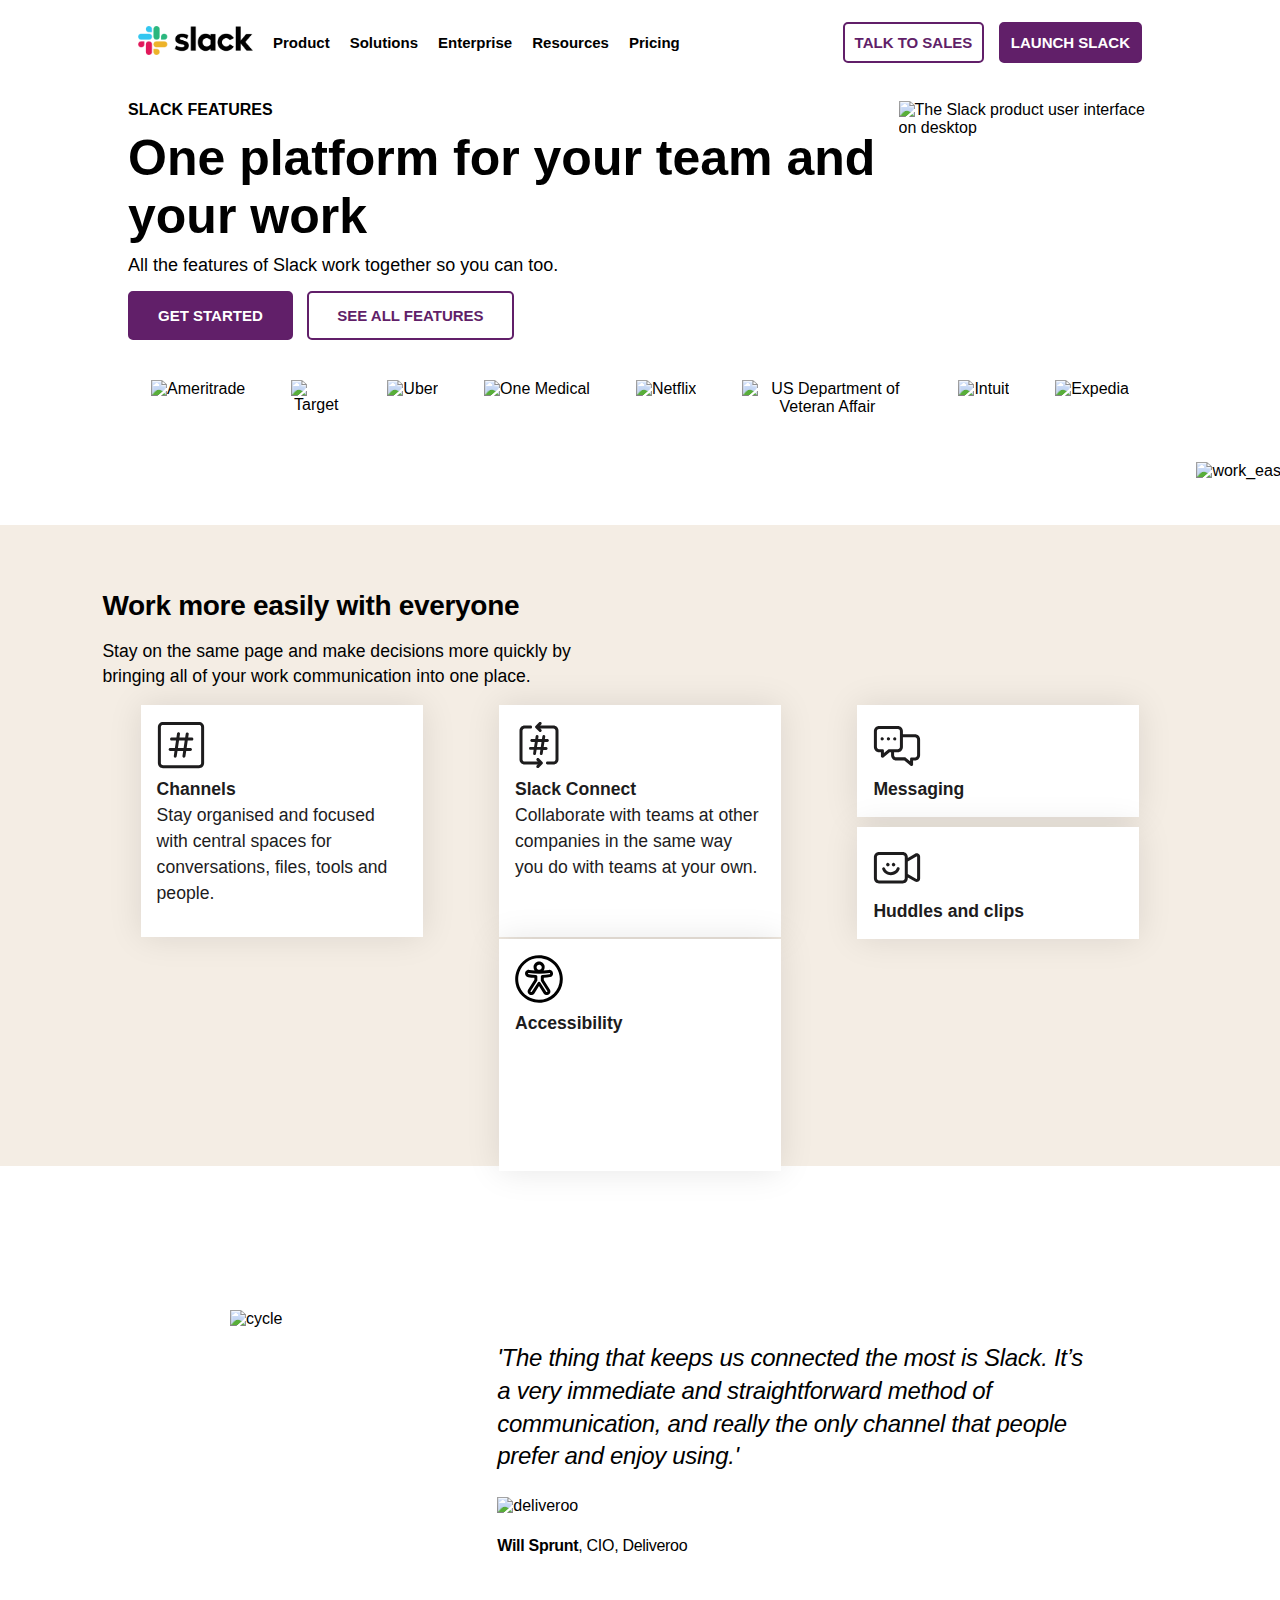
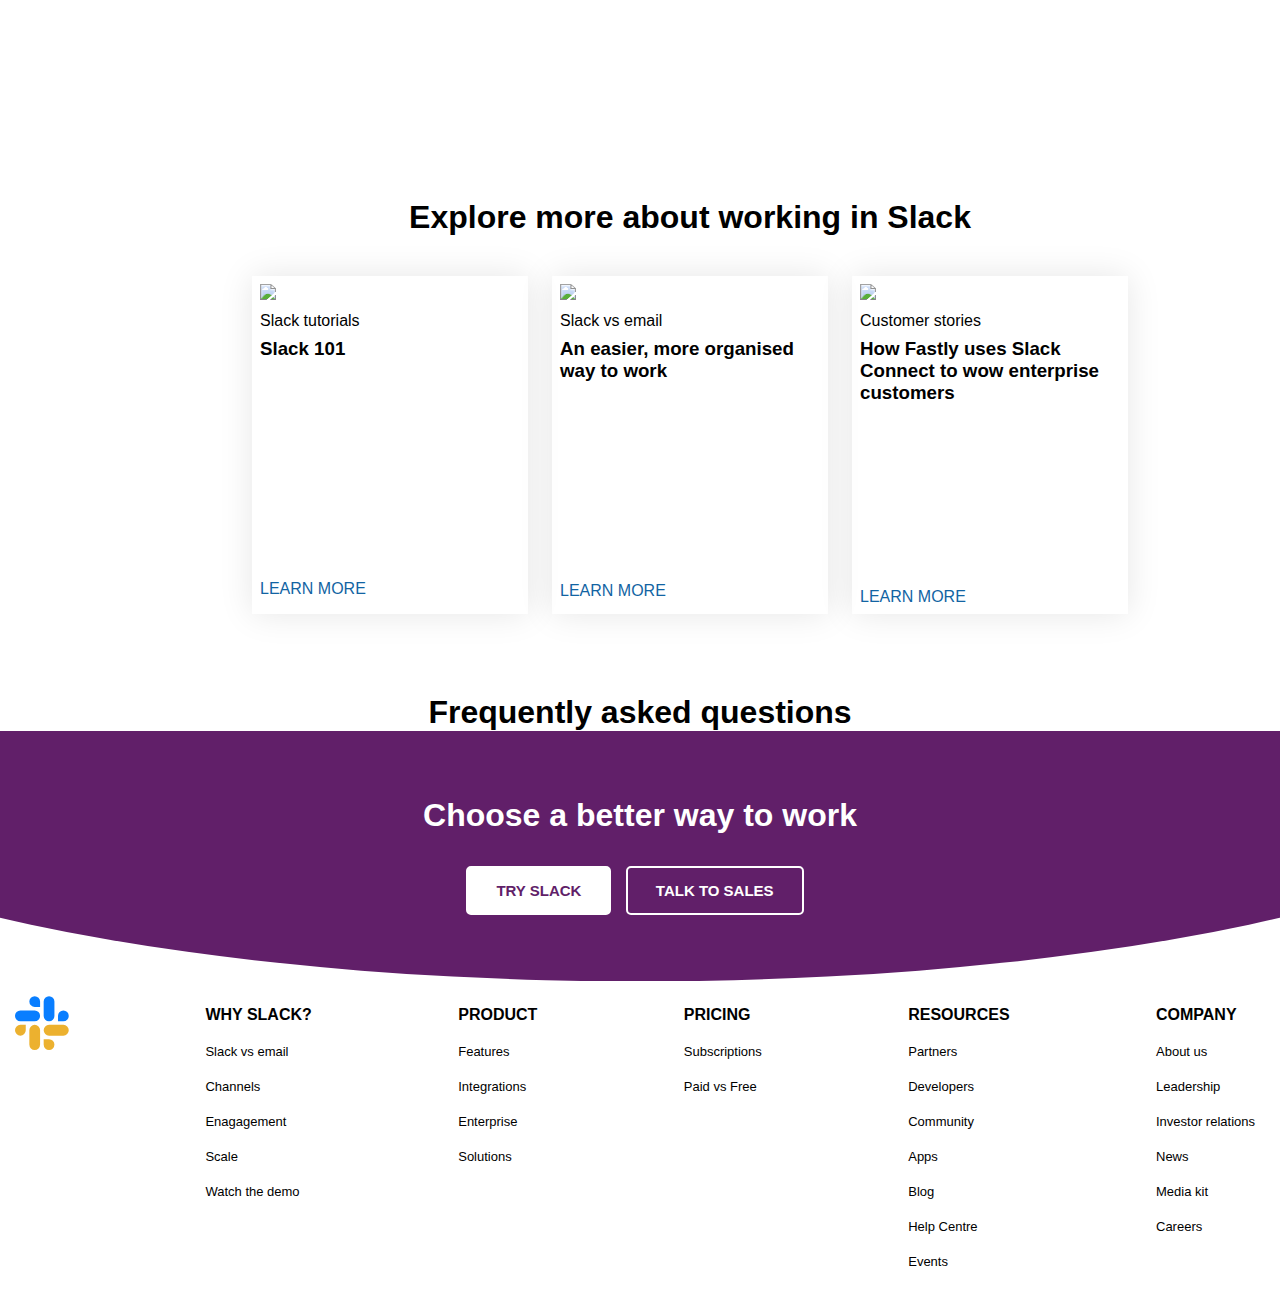
==== commit 986d781b: "modified details" ====
--- a/index.html
+++ b/index.html
@@ -9,6 +9,7 @@
 </head>
 <body>
     <div class="content">
+    <div class="part1">
     <nav class="navbar">
         
         <ul class="list">
@@ -49,15 +50,17 @@
         <img src="https://a.slack-edge.com/e2fa17/marketing/img/logos/company/_color/intuit.png" srcset="https://a.slack-edge.com/e2fa17/marketing/img/logos/company/_color/intuit.png 1x, https://a.slack-edge.com/e2fa17/marketing/img/logos/company/_color/intuit@2x.png 2x" alt="Intuit" height="35">
         <img src="https://a.slack-edge.com/e4ac014/marketing/img/about/logos/logo-expedia.png" srcset="https://a.slack-edge.com/e4ac014/marketing/img/about/logos/logo-expedia.png 1x, https://a.slack-edge.com/e4ac014/marketing/img/about/logos/logo-expedia@2x.png 2x" alt="Expedia" height="35">
     </div>
-    
+    </div>
     <div class="work_easily">
+        <img  class="jigsaw" src="https://a.slack-edge.com/d9cde/marketing/img/features/inline/img-work-easily.png" alt="work_easily">
         <div class="headingandimg">
             <div class="features">
-                <h2>Work more easily with everyone</h2>
-                <p>Stay on the same page and make decisions more quickly by bringing all of your work communication into one place.</p>
-            </div>
-            <img  class="jigsaw" src="https://a.slack-edge.com/d9cde/marketing/img/features/inline/img-work-easily.png" alt="work_easily">
-        </div>
+                <div class="writeup">
+                    <h2>Work more easily with everyone</h2>
+                    <p>Stay on the same page and make decisions more quickly by<br>bringing all of your work communication into one place.</p>
+                </div>
+                
+            </div>
         <div class="grid">
             <div class="one">
                 <svg class="one_icon" width="48" height="48" viewBox="0 0 32 32" fill="none" xmlns=""><path d="M28.0001 0.600107H4.00014C3.55259 0.599055 3.10922 0.686165 2.69534 0.856462C2.28146 1.02676 1.90517 1.27691 1.58797 1.59263C1.27076 1.90835 1.01885 2.28345 0.846613 2.69653C0.674375 3.10961 0.585185 3.55256 0.584135 4.00011V28.0001C0.57989 28.4506 0.665231 28.8975 0.835198 29.3148C1.00517 29.732 1.25637 30.1114 1.57421 30.4307C1.89205 30.75 2.27019 31.003 2.68665 31.1749C3.10311 31.3468 3.54959 31.4342 4.00014 31.4321H28.0001C28.4507 31.4342 28.8972 31.3468 29.3136 31.1749C29.7301 31.003 30.1082 30.75 30.4261 30.4307C30.7439 30.1114 30.9951 29.732 31.1651 29.3148C31.335 28.8975 31.4204 28.4506 31.4161 28.0001V4.00011C31.4151 3.55256 31.3259 3.10961 31.1537 2.69653C30.9814 2.28345 30.7295 1.90835 30.4123 1.59263C30.0951 1.27691 29.7188 1.02676 29.3049 0.856462C28.891 0.686165 28.4477 0.599055 28.0001 0.600107ZM29.4161 28.0001C29.4204 28.188 29.3869 28.3748 29.3174 28.5494C29.248 28.7241 29.1441 28.8829 29.012 29.0166C28.8799 29.1502 28.7222 29.2559 28.5483 29.3273C28.3745 29.3986 28.188 29.4343 28.0001 29.4321H4.00014C3.81222 29.4343 3.62578 29.3986 3.45194 29.3273C3.2781 29.2559 3.12041 29.1502 2.98827 29.0166C2.85613 28.8829 2.75225 28.7241 2.68282 28.5494C2.61339 28.3748 2.57983 28.188 2.58414 28.0001V4.00011C2.58412 3.8149 2.62086 3.63154 2.69221 3.46063C2.76357 3.28972 2.86812 3.13467 2.99983 3.00446C3.13153 2.87424 3.28776 2.77146 3.45946 2.70205C3.63117 2.63264 3.81494 2.59799 4.00014 2.60011H28.0001C28.1853 2.59799 28.3691 2.63264 28.5408 2.70205C28.7125 2.77146 28.8687 2.87424 29.0004 3.00446C29.1321 3.13467 29.2367 3.28972 29.3081 3.46063C29.3794 3.63154 29.4161 3.8149 29.4161 4.00011V28.0001Z" fill="#1D1C1D"></path><path d="M23.256 11.064H20.8L21.144 8.74395C21.1629 8.61368 21.1559 8.48096 21.1236 8.35337C21.0912 8.22578 21.034 8.10581 20.9552 8.00032C20.7962 7.78728 20.5591 7.64614 20.296 7.60795C20.0329 7.56976 19.7654 7.63765 19.5523 7.79668C19.3393 7.95571 19.1981 8.19286 19.16 8.45595L18.776 11.064H14.984L15.32 8.74395C15.3471 8.61065 15.3467 8.47323 15.3189 8.34008C15.291 8.20693 15.2363 8.08086 15.1581 7.96958C15.0799 7.8583 14.9798 7.76415 14.8639 7.69289C14.748 7.62162 14.6188 7.57475 14.4842 7.55513C14.3496 7.53551 14.2124 7.54356 14.0811 7.57879C13.9497 7.61401 13.8269 7.67567 13.7201 7.76C13.6134 7.84432 13.525 7.94953 13.4603 8.06919C13.3956 8.18886 13.356 8.32046 13.344 8.45595L12.96 11.064H9.69595C9.43074 11.064 9.17638 11.1693 8.98885 11.3568C8.80131 11.5444 8.69595 11.7987 8.69595 12.064C8.69595 12.3292 8.80131 12.5835 8.98885 12.7711C9.17638 12.9586 9.43074 13.064 9.69595 13.064H12.672L11.952 17.992H8.75195C8.48674 17.992 8.23238 18.0973 8.04485 18.2848C7.85731 18.4724 7.75195 18.7267 7.75195 18.992C7.75195 19.2572 7.85731 19.5115 8.04485 19.6991C8.23238 19.8866 8.48674 19.992 8.75195 19.992H11.664L11.2 23.288C11.1601 23.5441 11.2212 23.8057 11.3704 24.0176C11.5197 24.2295 11.7454 24.3752 12 24.424H12.152C12.3913 24.4226 12.6222 24.3355 12.8027 24.1784C12.9833 24.0214 13.1015 23.8048 13.136 23.568L13.68 20H17.456L16.976 23.296C16.937 23.5579 17.0035 23.8247 17.161 24.0377C17.3185 24.2507 17.554 24.3925 17.816 24.432H17.968C18.2073 24.4306 18.4382 24.3435 18.6187 24.1864C18.7993 24.0294 18.9175 23.8128 18.952 23.576L19.48 20H22.304C22.5692 20 22.8235 19.8946 23.0111 19.7071C23.1986 19.5195 23.304 19.2652 23.304 19C23.304 18.7347 23.1986 18.4804 23.0111 18.2928C22.8235 18.1053 22.5692 18 22.304 18H19.768L20.496 13.072H23.256C23.5212 13.072 23.7755 12.9666 23.9631 12.7791C24.1506 12.5915 24.256 12.3372 24.256 12.072C24.256 11.8067 24.1506 11.5524 23.9631 11.3648C23.7755 11.1773 23.5212 11.072 23.256 11.072V11.064ZM17.752 17.992H13.968L14.688 13.064H18.472L17.752 17.992Z" fill="#1D1C1D"></path></svg>
@@ -87,11 +90,12 @@
             </div>
             
         </div>
+        </div>
     </div>
 
 
     <div class="cycle">
-        
+        <div class="imgandquote">
             <img src="https://a.slack-edge.com/7e114/marketing/img/engage-users/img-deliveroo.jpg" alt="cycle" class="cycle_image">
         
         <div class="quote">
@@ -100,67 +104,51 @@
             " alt="deliveroo">
             <p class="name"><b>Will Sprunt</b>, CIO, Deliveroo</p>
         </div>
-    </div>
-    
+        </div>
+    </div>
+    <div class="explore">
+        <h2 class="heading_explore">Explore more about working in Slack</h2>
+        <div class="explore_flex">
+            <div class="image_flex">
+                <img src="https://a.slack-edge.com/7472f/marketing/img/features/promos/slack-101.jpg">
+                <p class="first_heading">Slack tutorials
+                    </p>
+                    <h3 class="heading">Slack 101</h3>
+                    
+               
+
+                <p class="learn_more" style="margin-top: 220px;">LEARN MORE</p>
+
+            </div>
+            <div class="image_flex">
+                <img src="https://a.slack-edge.com/97e95/marketing/img/features/promos/slack-vs-email.jpg">
+                <p class="first_heading" >Slack vs email
+                    </p>
+                    <h3 class="heading">An easier, more organised way to work</h3>
+
+                
+                <p class="learn_more" style="margin-top: 200px;">LEARN MORE</p>
+
+            </div>
+            <div class="image_flex">
+                <img src="https://a.slack-edge.com/7472f/marketing/img/features/promos/fastly-shared-channels-wow-enterprise-customers.jpg">
+                <p class="first_heading"> Customer stories
+                    </p>
+                    <h3 class="heading">How Fastly uses Slack Connect to wow enterprise customers</h3>
+                
+                <p class="learn_more">LEARN MORE</p>
+            </div>
+
+        </div>
+    </div>
+
     <section>
-        <div class="container">
-            <h2 class="faq" style="font-size: 2rem;padding-bottom: 20px;">Frequently asked questions</h2>
-            <div class="accordion" id="question1">
-                <a href="#question1">
-                    Why should my company use Slack?
-                    <ion-icon name="chevron-down-outline"></ion-icon>
-                    <ion-icon name="chevron-up-outline"></ion-icon>
-                </a>
-                <div class="answer">
-                    That’s an excellent question. Slack is a new way for your entire company to communicate. It replaces email with something faster, better organised and more secure. Instead of one-off email chains, all your communication is organised into channels that are easy to create, join and search. When there’s a channel for everything that happens at your company, everyone knows exactly where to go to get work done.<br>
-For more reading on the topic, we recommend taking a look at our <a href="https://slack.com/resources/why-use-slack" style="color: blue;">Resources Library</a>.
-                </div>
-            </div>
-            <div class="accordion" id="question2">
-                <a href="#question2">
-                    How can we use Slack effectively?
-                    <ion-icon name="chevron-down-outline"></ion-icon>
-                    <ion-icon name="chevron-up-outline"></ion-icon>
-                </a>
-                <div class="answer">
-                    The key to Slack success is channels. By creating a channel for all your projects, your teams, your offices, your departments – everything you’re doing at work – you create a space for every conversation to happen in. And because channels are easy to join and create, Slack can adapt to meet changing needs. If someone new joins a project, you can simply add them to the channel. Then they can scroll up to read through old conversations. When it’s time to start something new, create a new channel and invite the right people.<br>
-To learn more, read about how to <a href="https://slack.com/resources/slack-101/collaborate-effectively-in-channels" style="color: blue;">collaborate effectively in channels.</a>
-                </div>
-            </div>
-            <div class="accordion" id="question3">
-                <a href="#question3">
-                    Is Slack secure?
-                    <ion-icon name="chevron-down-outline"></ion-icon>
-                    <ion-icon name="chevron-up-outline"></ion-icon>
-                </a>
-                <div class="answer">
-                    Yes. You can securely discuss confidential information in Slack. Slack offers multiple ways to ensure that your information, conversations and files stay safe. Slack delivers enterprise-grade security at every layer, adhering to multiple compliance certifications, including SOC 2, SOC 3, ISO/IEC 27001 and more. Slack is GDPR-compliant and can be configured for HIPAA and FINRA compliance. It is FedRAMP Moderate authorised.<br>
-In addition, Slack offers security features, such as Enterprise Key Management, that give admins control over the fine detail of data encryption. You can also integrate your own security tools with Slack to receive an instant notification if a threat is detected. Learn more about Slack’s comprehensive security programme <a href="https://slack.com/security" style="color: blue;">here.</a>
-                </div>
-            </div>
-            <div class="accordion" id="question4">
-                <a href="#question4">
-                    Is Slack more secure than email?
-                    <ion-icon name="chevron-down-outline"></ion-icon>
-                    <ion-icon name="chevron-up-outline"></ion-icon>
-                </a>
-                <div class="answer">
-                    Yes! Unlike email, Slack is not susceptible to spam or phishing, which causes 90% of data breaches. Your Slack handle cannot be sold to advertisers or put on a mailing list. You will only ever receive Slack messages from other people inside your organisation, or from trusted partners using Slack Connect. You may get notifications from apps that are integrated with your workspace, such as Asana, Google Docs or Jira.<br>
-Slack offers enterprise-grade data protection and privacy. Granular controls allow admins to customise security for each user, so that no one sees things that they shouldn’t. Learn more about how <a href="https://slack.com/why/slack-vs-email" style="color: blue;">Slack can securely replace email</a> inside your company.
-                </div>
-            </div>
-            <div class="accordion" id="question5">
-                <a href="#question5">
-                    What is Slack Connect?
-                    <ion-icon name="chevron-down-outline"></ion-icon>
-                    <ion-icon name="chevron-up-outline"></ion-icon>
-                </a>
-                <div class="answer">
-                    Slack Connect is a more secure and productive way for organisations to communicate together. It lets you move all the conversations with your external partners, clients, vendors and others into Slack, replacing email and fostering collaboration. Slack’s enterprise-grade security features and compliance standards, such as Enterprise Key Management, extend to Slack Connect. Learn more about Slack Connect <a href="https://slack.com/connect" style="color: blue;">here.</a>
-                </div>
-            </div>
+        <h2 class="faq">Frequently asked questions</h2>
+        <div class="list">
+
         </div>
     </section>
+    
     <div class="fbox">
         <p class="choose">Choose a better way to work</p>
         <div>
--- a/style.css
+++ b/style.css
@@ -4,7 +4,7 @@
     box-sizing: inherit;
     font-family: Helvetica,"Helvetica Neue",Helvetica,"Segoe UI",Tahoma,Arial,sans-serif;
 }
-@media screen and (min-width: 48rem){
+/*@media screen and (min-width: 48rem){
     .content{
         padding: 0 10vw;
         padding-top: 0px;
@@ -12,6 +12,10 @@
         padding-bottom: 0px;
         padding-left: 10vw;
     }
+}*/
+.part1{
+    padding-left: 10vw;
+    padding-right: 10vw;
 }
 .logo{
     display: flex;
@@ -131,21 +135,32 @@
 .work_easily{
     background-color: #f4ede4;
     margin-top: 70px;
+    padding: 0 4vw;
+
 }
 .headingandimg{
     display: flex;
+    flex-direction: column;
     justify-content: space-between;  
     margin-bottom: 3.5rem; 
+    z-index: 1;
 }
 
 .features{
     padding-top: 4rem;
+    display: flex;
+    z-index: 2;
 }
 
 @media screen and (min-width: 48rem){
 .headingandimg {
     padding: 0 4vw;
 }}
+
+.writeup{
+    display: flex;
+    flex-direction: column;
+}
 
 .features h2{
     font-family: Slack-Larsseit,"Helvetica Neue",Helvetica,"Segoe UI",Tahoma,Arial,sans-serif;
@@ -154,7 +169,9 @@
     letter-spacing: -.3px;
     font-size: 1.75rem;
     margin-bottom: 1rem;
-}
+    
+}
+
 .features p{
     margin-bottom: 1rem;
     font-weight: 400;
@@ -162,10 +179,14 @@
     letter-spacing: normal;
     font-size: 1.1rem;
     padding-right: 5vw;
+    word-wrap: normal;
+
+    
 }
 .jigsaw{
    margin-top: -63px;
-   position: relative;
+   position: absolute;
+   right: -1rem;
 }
 
 .grid{
@@ -173,6 +194,9 @@
     justify-content: space-around;
     height: 45vh;
     flex-wrap: wrap;
+    position: relative;
+    z-index: 1;
+    margin-bottom: 3.5rem;
     
 }
 .one,.two,.four{
@@ -235,6 +259,14 @@
     display: flex;
     height: fit-content;
     justify-content: space-between;
+    padding-top: 48px;
+    padding-bottom: 48px;
+    margin-top: 24px;
+}
+.imgandquote{
+    display: flex;
+    margin-left: 190px;
+    margin-right: 190px;
 }
 
 .cycle_image{
@@ -244,7 +276,7 @@
     padding-right: 2rem;*/
     margin: 40px;
     width: 610px;
-    height: 325px;
+    height: 321px;
 }
 
 @media screen and (min-width: 64rem){
@@ -292,6 +324,48 @@
     max-width: 80rem;
     margin:0 auto;
     padding: 0 1.5rem;
+    
+}
+
+.explore{
+    margin-left: 190px;
+    margin-right: 190px;
+    padding-top: 80px;
+    padding-bottom: 80px;
+    display: flex;
+    flex-direction: column;
+    flex-wrap: wrap;
+}
+.heading_explore{
+    padding-bottom: 1.5rem;
+    margin-bottom: 1rem;
+    font-size: 2rem;
+    align-self: center;
+}
+.explore_flex{
+    display: flex;
+    justify-content: space-around;
+    padding-left: 50px;
+    padding-right: 50px;
+    width: 100%;
+    flex-wrap: wrap;
+    }
+
+.image_flex{
+    box-shadow: 0 0 2rem rgb(0 0 0 / 10%);
+    padding: 8px;
+    width: 260px;
+}
+.first_heading{
+    margin-top: 8px;
+}
+.image_flex h3{
+    margin-top: 8px;
+    margin-bottom: 16px;
+}
+.learn_more{
+    margin-top: 184px;
+    color: #1264a3;
     
 }
 
